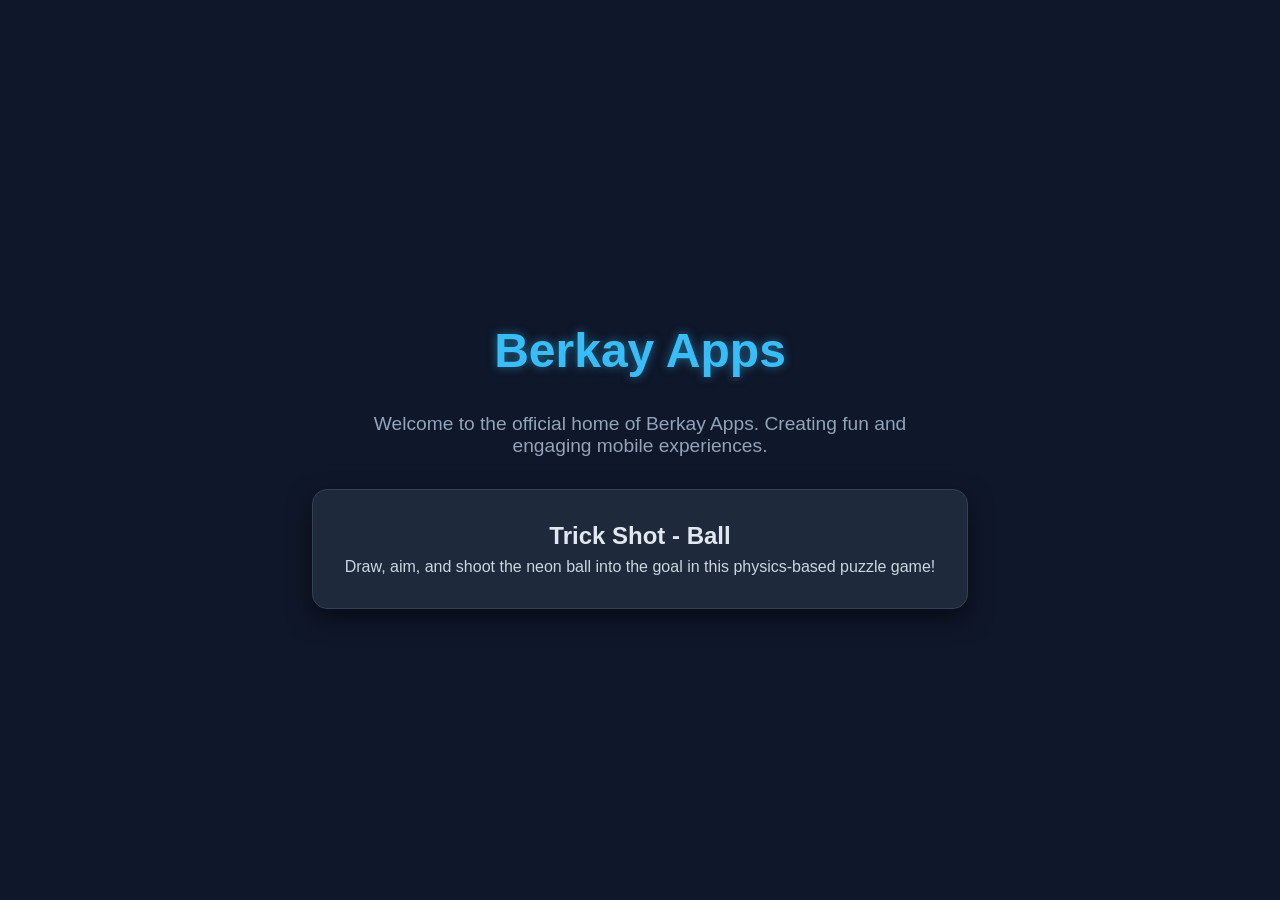
==== index.html @ 47be0226 "feat: add beautiful landing page to fix 404 error" ====
<!DOCTYPE html>
<html lang="en">
<head>
    <meta charset="UTF-8">
    <meta name="viewport" content="width=device-width, initial-scale=1.0">
    <title>Berkay Apps</title>
    <style>
        body {
            font-family: 'Segoe UI', Tahoma, Geneva, Verdana, sans-serif;
            background-color: #0f172a;
            color: #f8fafc;
            display: flex;
            flex-direction: column;
            align-items: center;
            justify-content: center;
            height: 100vh;
            margin: 0;
            text-align: center;
        }
        h1 {
            font-size: 3rem;
            margin-bottom: 1rem;
            color: #38bdf8;
            text-shadow: 0 0 10px rgba(56, 189, 248, 0.5);
        }
        p {
            font-size: 1.2rem;
            color: #94a3b8;
            max-width: 600px;
            margin-bottom: 2rem;
        }
        .app-card {
            background-color: #1e293b;
            padding: 2rem;
            border-radius: 15px;
            box-shadow: 0 10px 25px rgba(0,0,0,0.5);
            border: 1px solid #334155;
            transition: transform 0.3s ease, box-shadow 0.3s ease;
        }
        .app-card:hover {
            transform: translateY(-5px);
            box-shadow: 0 15px 30px rgba(56, 189, 248, 0.2);
            border-color: #38bdf8;
        }
        .app-title {
            font-size: 1.5rem;
            font-weight: bold;
            margin-bottom: 0.5rem;
            color: #e2e8f0;
        }
        .app-desc {
            color: #cbd5e1;
            font-size: 1rem;
        }
    </style>
</head>
<body>
    <h1>Berkay Apps</h1>
    <p>Welcome to the official home of Berkay Apps. Creating fun and engaging mobile experiences.</p>
    
    <div class="app-card">
        <div class="app-title">Trick Shot - Ball</div>
        <div class="app-desc">Draw, aim, and shoot the neon ball into the goal in this physics-based puzzle game!</div>
    </div>
</body>
</html>
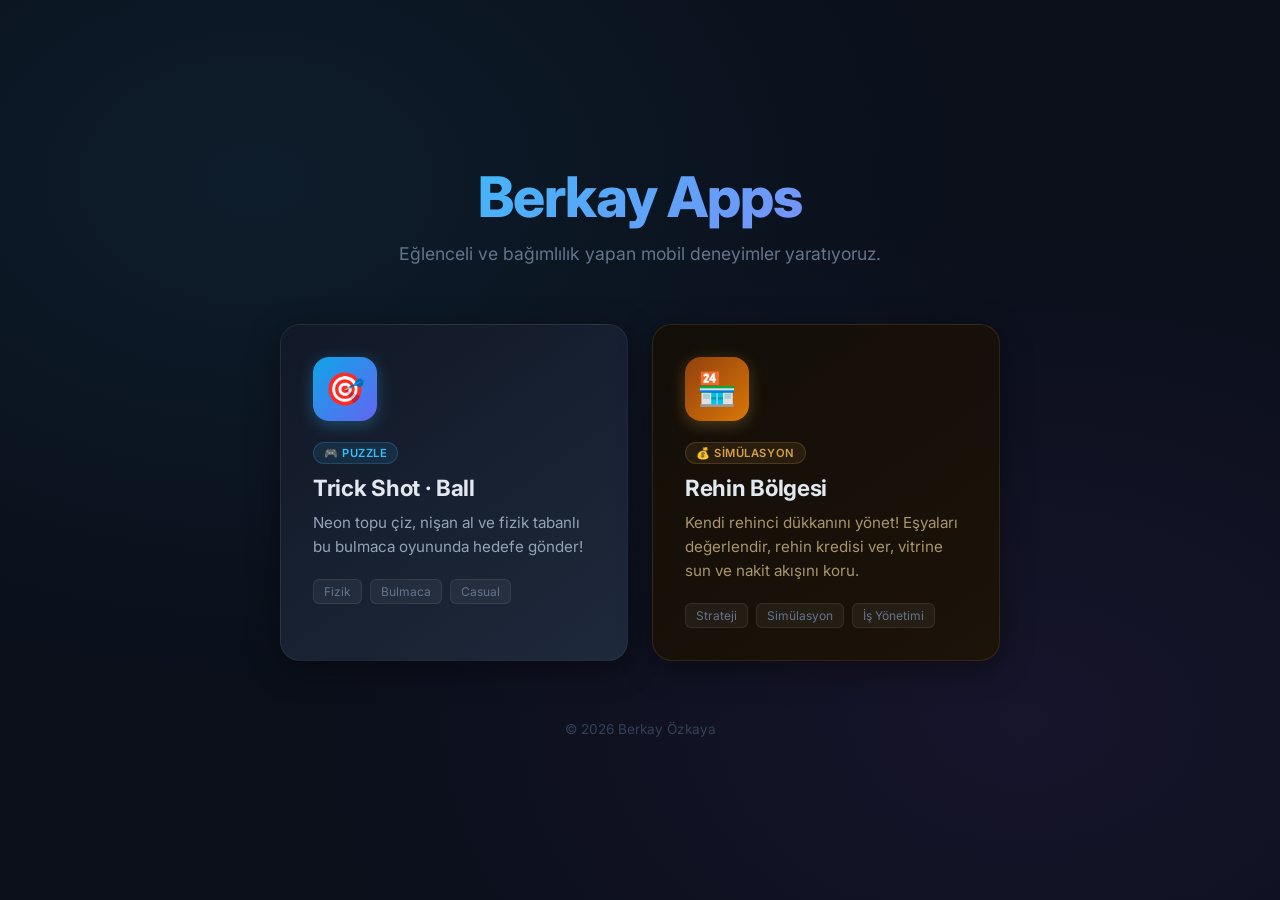
==== commit 136b092d: "Add Rehin Bolgesi app card to homepage" ====
--- a/index.html
+++ b/index.html
@@ -1,66 +1,249 @@
 <!DOCTYPE html>
-<html lang="en">
+<html lang="tr">
 <head>
     <meta charset="UTF-8">
     <meta name="viewport" content="width=device-width, initial-scale=1.0">
     <title>Berkay Apps</title>
+    <meta name="description" content="Berkay Apps tarafından geliştirilen mobil oyunlar. Eğlenceli ve bağımlılık yapan deneyimler.">
+    <link rel="preconnect" href="https://fonts.googleapis.com">
+    <link href="https://fonts.googleapis.com/css2?family=Inter:wght@400;600;700;800&display=swap" rel="stylesheet">
     <style>
+        * {
+            margin: 0;
+            padding: 0;
+            box-sizing: border-box;
+        }
+
         body {
-            font-family: 'Segoe UI', Tahoma, Geneva, Verdana, sans-serif;
-            background-color: #0f172a;
+            font-family: 'Inter', 'Segoe UI', Tahoma, Geneva, Verdana, sans-serif;
+            background-color: #0a0f1a;
             color: #f8fafc;
+            min-height: 100vh;
             display: flex;
             flex-direction: column;
             align-items: center;
             justify-content: center;
-            height: 100vh;
-            margin: 0;
+            padding: 40px 20px;
+            background-image:
+                radial-gradient(ellipse at 20% 20%, rgba(56, 189, 248, 0.08) 0%, transparent 50%),
+                radial-gradient(ellipse at 80% 80%, rgba(168, 85, 247, 0.08) 0%, transparent 50%);
+        }
+
+        header {
             text-align: center;
-        }
+            margin-bottom: 60px;
+        }
+
         h1 {
-            font-size: 3rem;
-            margin-bottom: 1rem;
+            font-size: clamp(2rem, 5vw, 3.5rem);
+            font-weight: 800;
+            background: linear-gradient(135deg, #38bdf8, #818cf8);
+            -webkit-background-clip: text;
+            -webkit-text-fill-color: transparent;
+            background-clip: text;
+            margin-bottom: 12px;
+            letter-spacing: -1px;
+        }
+
+        header p {
+            font-size: 1.1rem;
+            color: #64748b;
+            max-width: 500px;
+            margin: 0 auto;
+        }
+
+        .apps-grid {
+            display: grid;
+            grid-template-columns: repeat(auto-fit, minmax(300px, 1fr));
+            gap: 24px;
+            width: 100%;
+            max-width: 720px;
+        }
+
+        .app-card {
+            background: linear-gradient(145deg, #111827, #1e293b);
+            padding: 32px;
+            border-radius: 20px;
+            box-shadow: 0 8px 32px rgba(0, 0, 0, 0.4);
+            border: 1px solid rgba(255, 255, 255, 0.06);
+            transition: transform 0.3s ease, box-shadow 0.3s ease, border-color 0.3s ease;
+            position: relative;
+            overflow: hidden;
+            text-decoration: none;
+            display: block;
+            cursor: pointer;
+        }
+
+        .app-card::before {
+            content: '';
+            position: absolute;
+            top: 0;
+            left: 0;
+            right: 0;
+            height: 2px;
+            background: linear-gradient(90deg, transparent, var(--accent-color, #38bdf8), transparent);
+            opacity: 0;
+            transition: opacity 0.3s ease;
+        }
+
+        .app-card:hover {
+            transform: translateY(-6px);
+            box-shadow: 0 20px 48px rgba(0, 0, 0, 0.5);
+            border-color: var(--accent-color, #38bdf8);
+        }
+
+        .app-card:hover::before {
+            opacity: 1;
+        }
+
+        .app-card.trick-shot {
+            --accent-color: #38bdf8;
+        }
+
+        .app-card.rehin {
+            --accent-color: #d4a04a;
+            background: linear-gradient(145deg, #120e08, #1c1309);
+            border-color: rgba(212, 160, 74, 0.15);
+        }
+
+        .app-icon {
+            width: 64px;
+            height: 64px;
+            border-radius: 16px;
+            display: flex;
+            align-items: center;
+            justify-content: center;
+            font-size: 32px;
+            margin-bottom: 20px;
+        }
+
+        .trick-shot .app-icon {
+            background: linear-gradient(135deg, #0ea5e9, #6366f1);
+            box-shadow: 0 4px 16px rgba(56, 189, 248, 0.3);
+        }
+
+        .rehin .app-icon {
+            background: linear-gradient(135deg, #92400e, #d97706);
+            box-shadow: 0 4px 16px rgba(212, 160, 74, 0.3);
+        }
+
+        .app-badge {
+            display: inline-flex;
+            align-items: center;
+            gap: 4px;
+            font-size: 0.7rem;
+            font-weight: 600;
+            letter-spacing: 0.05em;
+            text-transform: uppercase;
+            padding: 3px 10px;
+            border-radius: 20px;
+            margin-bottom: 10px;
+        }
+
+        .trick-shot .app-badge {
+            background: rgba(56, 189, 248, 0.1);
             color: #38bdf8;
-            text-shadow: 0 0 10px rgba(56, 189, 248, 0.5);
-        }
-        p {
-            font-size: 1.2rem;
+            border: 1px solid rgba(56, 189, 248, 0.2);
+        }
+
+        .rehin .app-badge {
+            background: rgba(212, 160, 74, 0.1);
+            color: #d4a04a;
+            border: 1px solid rgba(212, 160, 74, 0.2);
+        }
+
+        .app-title {
+            font-size: 1.4rem;
+            font-weight: 700;
+            margin-bottom: 10px;
+            color: #e2e8f0;
+            letter-spacing: -0.3px;
+        }
+
+        .app-desc {
             color: #94a3b8;
-            max-width: 600px;
-            margin-bottom: 2rem;
-        }
-        .app-card {
-            background-color: #1e293b;
-            padding: 2rem;
-            border-radius: 15px;
-            box-shadow: 0 10px 25px rgba(0,0,0,0.5);
-            border: 1px solid #334155;
-            transition: transform 0.3s ease, box-shadow 0.3s ease;
-        }
-        .app-card:hover {
-            transform: translateY(-5px);
-            box-shadow: 0 15px 30px rgba(56, 189, 248, 0.2);
-            border-color: #38bdf8;
-        }
-        .app-title {
-            font-size: 1.5rem;
-            font-weight: bold;
-            margin-bottom: 0.5rem;
-            color: #e2e8f0;
-        }
-        .app-desc {
-            color: #cbd5e1;
-            font-size: 1rem;
+            font-size: 0.95rem;
+            line-height: 1.6;
+            margin-bottom: 20px;
+        }
+
+        .rehin .app-desc {
+            color: #a8956b;
+        }
+
+        .app-tags {
+            display: flex;
+            flex-wrap: wrap;
+            gap: 8px;
+        }
+
+        .tag {
+            font-size: 0.75rem;
+            padding: 4px 10px;
+            border-radius: 6px;
+            background: rgba(255,255,255,0.05);
+            color: #64748b;
+            border: 1px solid rgba(255,255,255,0.08);
+        }
+
+        footer {
+            margin-top: 60px;
+            text-align: center;
+            color: #334155;
+            font-size: 0.85rem;
+        }
+
+        footer a {
+            color: #475569;
+            text-decoration: none;
+            transition: color 0.2s;
+        }
+
+        footer a:hover {
+            color: #94a3b8;
         }
     </style>
 </head>
 <body>
-    <h1>Berkay Apps</h1>
-    <p>Welcome to the official home of Berkay Apps. Creating fun and engaging mobile experiences.</p>
-    
-    <div class="app-card">
-        <div class="app-title">Trick Shot - Ball</div>
-        <div class="app-desc">Draw, aim, and shoot the neon ball into the goal in this physics-based puzzle game!</div>
+
+    <header>
+        <h1>Berkay Apps</h1>
+        <p>Eğlenceli ve bağımlılık yapan mobil deneyimler yaratıyoruz.</p>
+    </header>
+
+    <div class="apps-grid">
+
+        <!-- Trick Shot -->
+        <div class="app-card trick-shot">
+            <div class="app-icon">🎯</div>
+            <div class="app-badge">🎮 Puzzle</div>
+            <div class="app-title">Trick Shot · Ball</div>
+            <div class="app-desc">Neon topu çiz, nişan al ve fizik tabanlı bu bulmaca oyununda hedefe gönder!</div>
+            <div class="app-tags">
+                <span class="tag">Fizik</span>
+                <span class="tag">Bulmaca</span>
+                <span class="tag">Casual</span>
+            </div>
+        </div>
+
+        <!-- Rehin Bölgesi -->
+        <a href="https://berkayozkya.github.io/pawn/" class="app-card rehin">
+            <div class="app-icon">🏪</div>
+            <div class="app-badge">💰 Simülasyon</div>
+            <div class="app-title">Rehin Bölgesi</div>
+            <div class="app-desc">Kendi rehinci dükkanını yönet! Eşyaları değerlendir, rehin kredisi ver, vitrine sun ve nakit akışını koru.</div>
+            <div class="app-tags">
+                <span class="tag">Strateji</span>
+                <span class="tag">Simülasyon</span>
+                <span class="tag">İş Yönetimi</span>
+            </div>
+        </a>
+
     </div>
+
+    <footer>
+        <p>© 2026 Berkay Özkaya</p>
+    </footer>
+
 </body>
 </html>
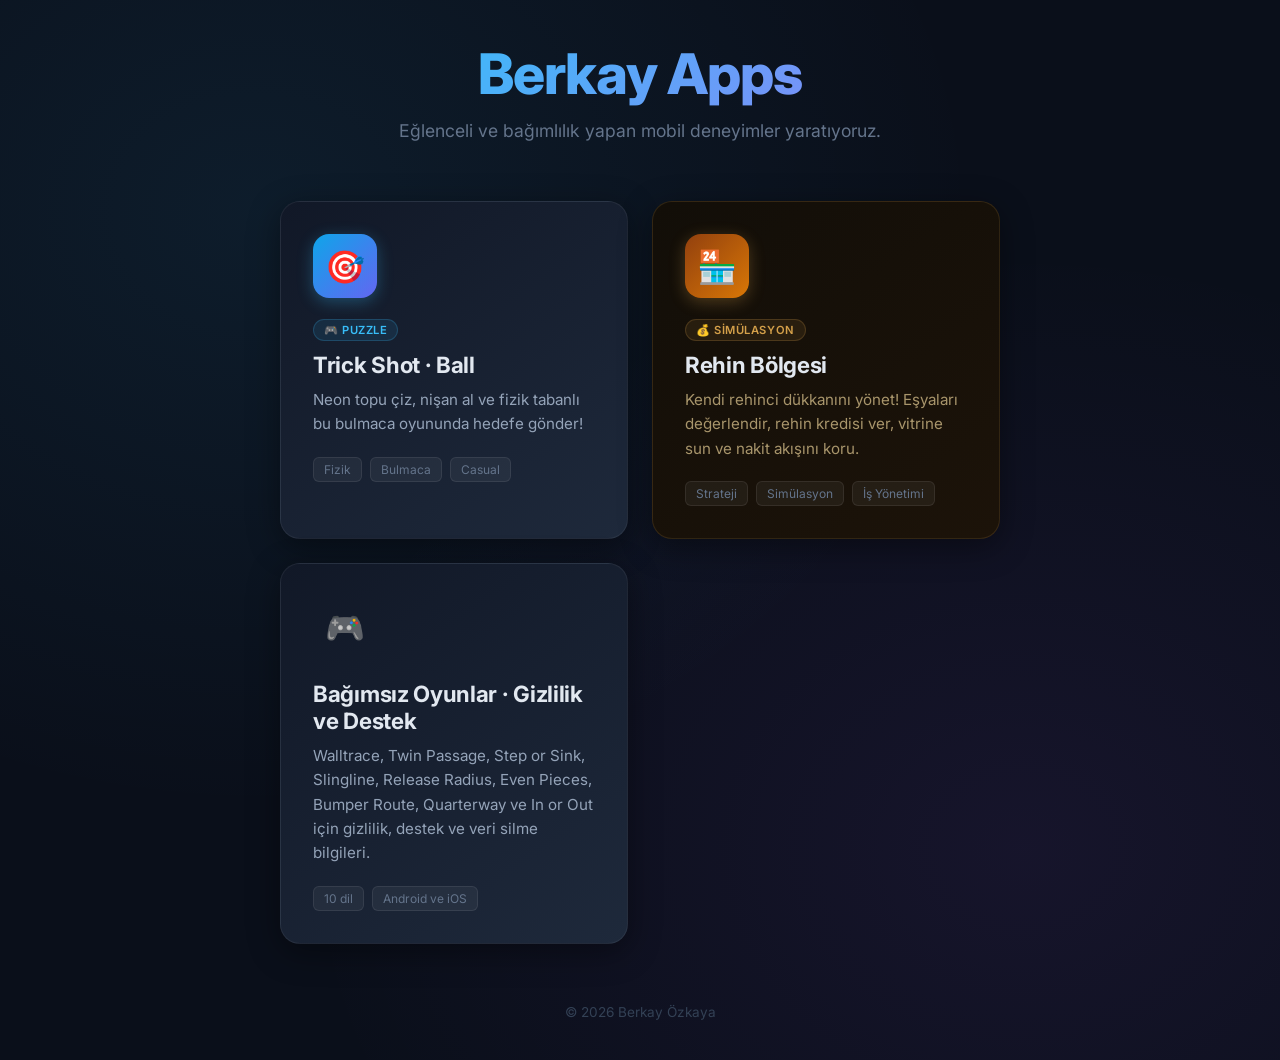
==== commit fdd073fa: "feat: host arcade privacy and support" ====
--- a/index.html
+++ b/index.html
@@ -239,6 +239,12 @@
             </div>
         </a>
 
+        <a href="./arcade-privacy/" class="app-card">
+            <div class="app-icon" aria-hidden="true">🎮</div>
+            <div class="app-title">Bağımsız Oyunlar · Gizlilik ve Destek</div>
+            <div class="app-desc">Walltrace, Twin Passage, Step or Sink, Slingline, Release Radius, Even Pieces, Bumper Route, Quarterway ve In or Out için gizlilik, destek ve veri silme bilgileri.</div>
+            <div class="app-tags"><span class="tag">10 dil</span><span class="tag">Android ve iOS</span></div>
+        </a>
     </div>
 
     <footer>
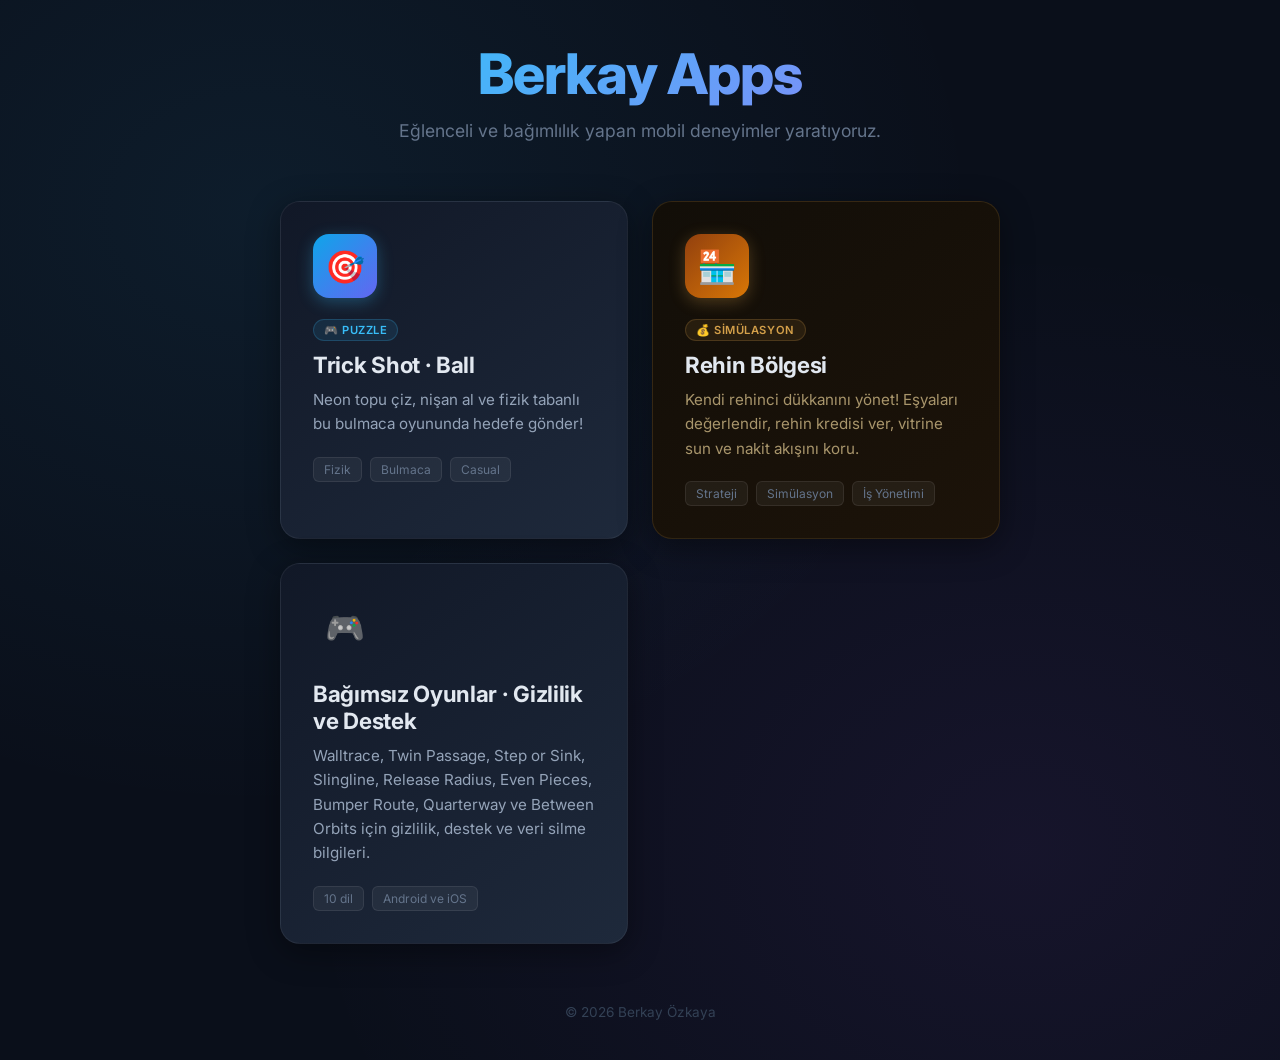
==== commit 64b31f87: "fix: use current arcade game name" ====
--- a/index.html
+++ b/index.html
@@ -242,7 +242,7 @@
         <a href="./arcade-privacy/" class="app-card">
             <div class="app-icon" aria-hidden="true">🎮</div>
             <div class="app-title">Bağımsız Oyunlar · Gizlilik ve Destek</div>
-            <div class="app-desc">Walltrace, Twin Passage, Step or Sink, Slingline, Release Radius, Even Pieces, Bumper Route, Quarterway ve In or Out için gizlilik, destek ve veri silme bilgileri.</div>
+            <div class="app-desc">Walltrace, Twin Passage, Step or Sink, Slingline, Release Radius, Even Pieces, Bumper Route, Quarterway ve Between Orbits için gizlilik, destek ve veri silme bilgileri.</div>
             <div class="app-tags"><span class="tag">10 dil</span><span class="tag">Android ve iOS</span></div>
         </a>
     </div>
